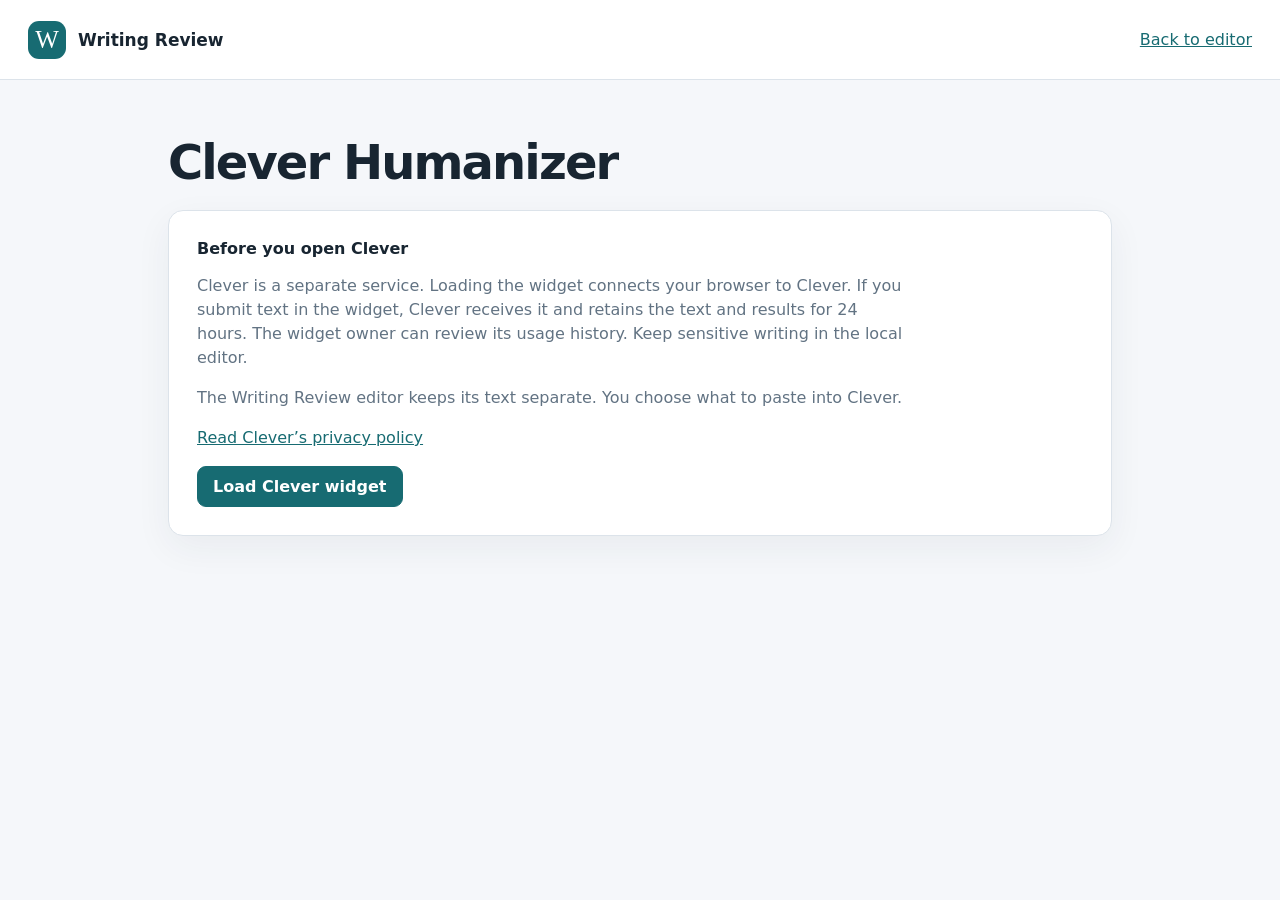
==== clever.html @ 1c2ccab0 "Add clever.html for optional Clever integration" ====
<!doctype html>
<html lang="en">
<head>
  <meta charset="utf-8">
  <meta name="viewport" content="width=device-width, initial-scale=1">
  <meta http-equiv="Content-Security-Policy" content="default-src 'none'; script-src 'self'; style-src 'self'; frame-src https://widgets.cleverhumanizer.ai; form-action 'none'; base-uri 'none'">
  <meta name="referrer" content="no-referrer">
  <title>Clever Widget | Writing Review</title>
  <link rel="stylesheet" href="style.css">
  <link rel="stylesheet" href="clever.css">
  <script src="clever.js" defer></script>
</head>
<body>
  <header>
    <div class="brand"><span class="mark" aria-hidden="true">W</span><strong>Writing Review</strong></div>
    <a href="./">Back to editor</a>
  </header>
  <main class="clever-page">
    <h1>Clever Humanizer</h1>
    <section class="panel clever-notice" aria-labelledby="privacy-title">
      <h2 id="privacy-title">Before you open Clever</h2>
      <p>Clever is a separate service. Loading the widget connects your browser to Clever. If you submit text in the widget, Clever receives it and retains the text and results for 24 hours. The widget owner can review its usage history. Keep sensitive writing in the local editor.</p>
      <p>The Writing Review editor keeps its text separate. You choose what to paste into Clever.</p>
      <p><a href="https://cleverhumanizer.ai/privacy">Read Clever’s privacy policy</a></p>
      <button class="primary" type="button" id="load-clever" aria-controls="clever-frame" data-embed-src="https://widgets.cleverhumanizer.ai/embed/9e78c04602a941b5a11e32cc23b389bd?theme=dark">Load Clever widget</button>
      <p id="clever-status" role="status"></p>
      <noscript><p>Enable JavaScript to load the widget.</p></noscript>
    </section>
    <div id="clever-frame"></div>
  </main>
</body>
</html>
---- style.css ----
:root{font-family:Inter,ui-sans-serif,system-ui,-apple-system,BlinkMacSystemFont,"Segoe UI",sans-serif;color:#182531;background:#f5f7fa;--card:#fff;--line:#dce3ea;--muted:#627383;--accent:#176b72;--soft:#e4f3f1;--shadow:0 12px 36px rgba(27,48,65,.06)}*{box-sizing:border-box}body{margin:0;min-height:100vh}button,textarea{font:inherit}button{cursor:pointer}header{height:80px;display:flex;align-items:center;justify-content:space-between;border-bottom:1px solid var(--line);padding:0 max(28px,calc((100vw - 1240px)/2));background:var(--card)}.brand{display:flex;align-items:center;gap:12px}.brand strong,.brand small{display:block}.brand strong{font-size:17px}.brand small{font-size:12px;color:var(--muted);margin-top:3px}.mark{width:38px;height:38px;border-radius:11px;background:#176b72;color:white;display:grid;place-items:center;font-family:Georgia,serif;font-size:25px}main{max-width:1240px;margin:auto;padding:45px 28px 65px}.intro{display:flex;align-items:end;justify-content:space-between;gap:24px;margin-bottom:34px}.eyebrow{color:var(--accent);font-weight:750;letter-spacing:.13em;font-size:11px}h1{font-size:clamp(31px,4vw,48px);letter-spacing:-.04em;margin:9px 0 10px}p{line-height:1.5}.intro p:last-child{color:var(--muted);margin:0}.privacy{background:var(--soft);border:1px solid #c9e7e2;border-radius:12px;padding:14px 18px;color:#176b72;font-size:13px;font-weight:700;white-space:nowrap}.privacy small{font-weight:400;color:#507d7d}.toolbar{display:flex;align-items:center;justify-content:space-between;gap:18px;margin-bottom:17px}.tabs{background:#e8edf1;border-radius:10px;padding:4px;display:flex}.tab{border:0;background:transparent;color:var(--muted);padding:9px 19px;border-radius:8px;font-weight:650}.tab.active{background:var(--card);color:var(--accent);box-shadow:0 1px 5px #0001}.actions{display:flex;gap:8px}.quiet,.primary{border-radius:9px;padding:10px 15px;font-weight:650}.quiet{background:var(--card);border:1px solid var(--line);color:inherit}.primary{background:var(--accent);color:white;border:1px solid var(--accent)}.workspace{display:grid;grid-template-columns:minmax(0,1.65fr) minmax(295px,1fr);gap:18px}.panel{background:var(--card);border:1px solid var(--line);border-radius:15px;box-shadow:var(--shadow);overflow:hidden}.panel-head{display:flex;justify-content:space-between;align-items:center;padding:20px 23px;border-bottom:1px solid var(--line)}h2{font-size:16px;margin:0}.panel-head span,.editor-foot{color:var(--muted);font-size:12px}.editor textarea{height:480px}.panel textarea{display:block;width:100%;resize:vertical;border:0;outline:none;background:transparent;color:inherit;padding:23px;line-height:1.7;font-size:15px}.panel textarea::placeholder{color:#97a4b0}.editor-foot{border-top:1px solid var(--line);display:flex;justify-content:space-between;padding:15px 23px}.feedback{padding-bottom:20px}.pill{background:var(--soft);color:var(--accent)!important;border-radius:20px;padding:5px 10px}.metrics{display:grid;grid-template-columns:repeat(3,1fr);margin:23px;border:1px solid var(--line);border-radius:10px}.metrics div{text-align:center;padding:15px 5px;border-right:1px solid var(--line)}.metrics div:last-child{border:0}.metrics strong,.metrics small{display:block}.metrics strong{font-size:22px}.metrics small{color:var(--muted);font-size:11px;margin-top:5px}.feedback h3{font-size:14px;margin:22px 23px 12px}.feedback ul{margin:0 23px;padding-left:20px;color:var(--muted);line-height:1.55;font-size:13px}.feedback li{margin-bottom:11px}.note{font-size:11px;color:var(--muted);margin:25px 23px 0}.comparison{grid-template-columns:1fr 1fr}.comparison textarea{height:420px}.comparison-summary{grid-column:1/-1;background:var(--soft);border-radius:9px;padding:13px 18px;margin:0;color:var(--accent);font-size:13px}footer{text-align:center;color:var(--muted);font-size:12px;padding:25px;border-top:1px solid var(--line)}#toast{position:fixed;bottom:20px;right:20px;background:#243b40;color:white;border-radius:9px;padding:11px 16px;opacity:0;pointer-events:none;transition:opacity .2s}#toast.show{opacity:1}.sr-only{position:absolute;width:1px;height:1px;padding:0;margin:-1px;overflow:hidden;clip:rect(0,0,0,0);white-space:nowrap;border:0}[hidden]{display:none!important}:root.dark{color:#e8f0f2;background:#101b21;--card:#192a32;--line:#33454d;--muted:#a9b8c0;--accent:#70d4cc;--soft:#1e4144;--shadow:none}.dark .mark,.dark .primary{background:#287e7d;color:white;border-color:#287e7d}.dark .privacy{border-color:#336b69;color:#a5ebe4}.dark .privacy small{color:#b6d2d1}.dark .tabs{background:#263941}.dark .panel textarea::placeholder{color:#80949d}@media(max-width:850px){.workspace{grid-template-columns:1fr}.intro{align-items:start}.privacy{display:none}.comparison-summary{grid-column:1}.toolbar{flex-wrap:wrap}.actions{margin-left:auto}}@media(max-width:530px){header{padding:0 18px}main{padding:30px 16px}.toolbar{align-items:stretch}.tabs{width:100%}.tab{flex:1}.actions{width:100%;margin:0}.actions button{flex:1;padding:10px 8px;font-size:12px}.panel-head{padding:17px}.panel textarea{padding:17px}.metrics{margin:17px}.feedback h3,.feedback ul,.note{margin-left:17px;margin-right:17px}}
---- clever.css ----
.clever-page {
  max-width: 1000px;
}

.clever-page a,
.clever-link,
header a {
  color: var(--accent);
}

.clever-notice {
  padding: clamp(16px, 4vw, 28px);
  margin: 20px 0;
}

.clever-notice p {
  max-width: 70ch;
  color: var(--muted);
}

.clever-notice button:disabled {
  opacity: 0.6;
  cursor: default;
}

#clever-status:empty {
  margin: 0;
}

#clever-frame iframe {
  display: block;
  width: 100%;
  border: 1px solid var(--line);
  border-radius: 15px;
  background: var(--card);
}
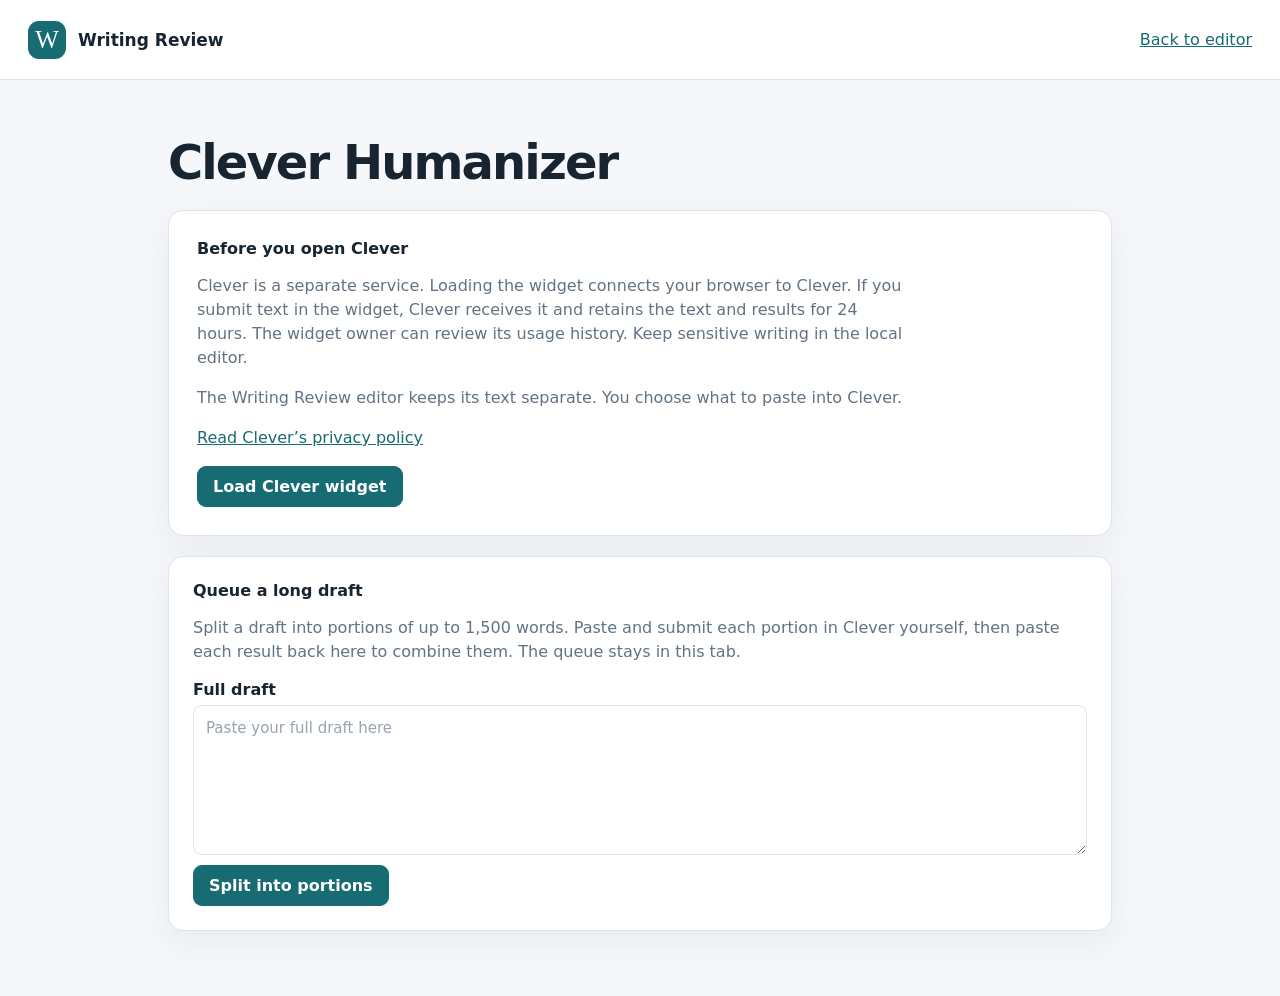
==== commit 093e988e: "Add manual portion queue to Clever page" ====
--- a/clever.html
+++ b/clever.html
@@ -8,7 +8,9 @@
   <title>Clever Widget | Writing Review</title>
   <link rel="stylesheet" href="style.css">
   <link rel="stylesheet" href="clever.css">
+  <link rel="stylesheet" href="queue.css">
   <script src="clever.js" defer></script>
+  <script src="queue.js" defer></script>
 </head>
 <body>
   <header>
@@ -26,7 +28,37 @@
       <p id="clever-status" role="status"></p>
       <noscript><p>Enable JavaScript to load the widget.</p></noscript>
     </section>
-    <div id="clever-frame"></div>
+    <div class="draft-queue-layout">
+      <section class="panel draft-queue" aria-labelledby="draft-queue-title">
+        <h2 id="draft-queue-title">Queue a long draft</h2>
+        <p>Split a draft into portions of up to 1,500 words. Paste and submit each portion in Clever yourself, then paste each result back here to combine them. The queue stays in this tab.</p>
+        <div id="queue-setup">
+          <label for="queue-draft">Full draft</label>
+          <textarea id="queue-draft" rows="5" spellcheck="false" autocomplete="off" placeholder="Paste your full draft here"></textarea>
+          <button class="primary" id="queue-create" type="button">Split into portions</button>
+        </div>
+        <div id="queue-current" hidden>
+          <p id="queue-progress" aria-live="polite"></p>
+          <label for="queue-portion">Portion to paste into Clever</label>
+          <textarea id="queue-portion" rows="4" readonly spellcheck="false"></textarea>
+          <button class="quiet" id="queue-copy" type="button">Copy portion</button>
+          <label for="queue-result">Clever result for this portion</label>
+          <textarea id="queue-result" rows="4" spellcheck="false" autocomplete="off" placeholder="Paste Clever’s result here"></textarea>
+          <div class="queue-buttons">
+            <button class="quiet" id="queue-previous" type="button">Previous</button>
+            <button class="quiet" id="queue-next" type="button">Next portion</button>
+          </div>
+          <div id="queue-combined-panel" hidden>
+            <label for="queue-combined">Combined results</label>
+            <textarea id="queue-combined" rows="5" readonly spellcheck="false"></textarea>
+            <button class="primary" id="queue-copy-combined" type="button">Copy combined text</button>
+          </div>
+          <button class="quiet" id="queue-clear" type="button">Clear draft and results</button>
+        </div>
+        <p id="queue-status" role="status"></p>
+      </section>
+      <div id="clever-frame"></div>
+    </div>
   </main>
 </body>
 </html>
--- a/queue.css
+++ b/queue.css
@@ -0,0 +1,61 @@
+.draft-queue-layout {
+  display: flex;
+  flex-wrap: wrap;
+  align-items: flex-start;
+  gap: 18px;
+}
+
+.draft-queue-layout > * {
+  flex: 1 1 400px;
+  min-width: 0;
+}
+
+.draft-queue-layout #clever-frame:empty {
+  display: none;
+}
+
+.draft-queue {
+  padding: clamp(16px, 3vw, 24px);
+}
+
+.draft-queue p {
+  color: var(--muted);
+}
+
+.draft-queue label {
+  display: block;
+  margin: 14px 0 6px;
+  font-weight: 650;
+}
+
+.draft-queue textarea {
+  border: 1px solid var(--line);
+  border-radius: 9px;
+  padding: 10px 12px;
+  margin-bottom: 10px;
+}
+
+.draft-queue textarea:focus-visible {
+  outline: 2px solid var(--accent);
+  outline-offset: 2px;
+}
+
+.draft-queue button:disabled {
+  opacity: 0.55;
+  cursor: default;
+}
+
+.queue-buttons {
+  display: flex;
+  flex-wrap: wrap;
+  gap: 8px;
+  margin-top: 14px;
+}
+
+#queue-clear {
+  margin-top: 14px;
+}
+
+#queue-status:empty {
+  display: none;
+}
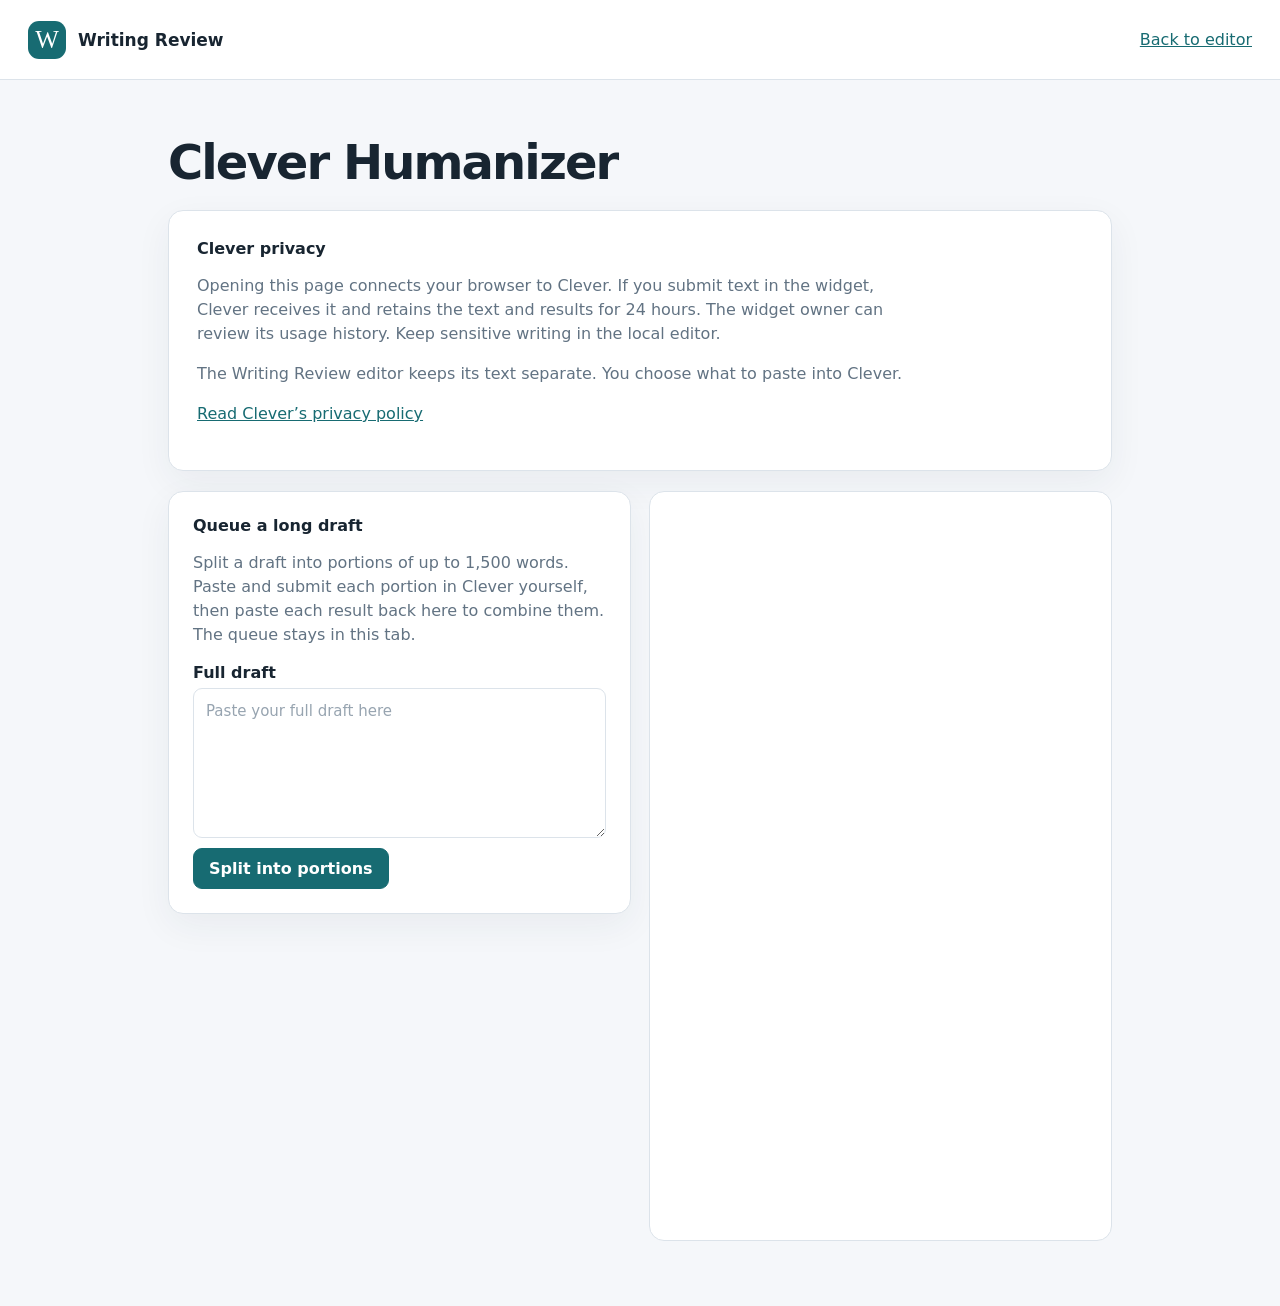
==== commit 61bee01a: "Load the Clever widget when opening its page" ====
--- a/clever.html
+++ b/clever.html
@@ -9,8 +9,7 @@
   <link rel="stylesheet" href="style.css">
   <link rel="stylesheet" href="clever.css">
   <link rel="stylesheet" href="queue.css">
-  <script src="clever.js" defer></script>
-  <script src="queue.js" defer></script>
+  <script src="queue.js?v=2" defer></script>
 </head>
 <body>
   <header>
@@ -20,13 +19,10 @@
   <main class="clever-page">
     <h1>Clever Humanizer</h1>
     <section class="panel clever-notice" aria-labelledby="privacy-title">
-      <h2 id="privacy-title">Before you open Clever</h2>
-      <p>Clever is a separate service. Loading the widget connects your browser to Clever. If you submit text in the widget, Clever receives it and retains the text and results for 24 hours. The widget owner can review its usage history. Keep sensitive writing in the local editor.</p>
+      <h2 id="privacy-title">Clever privacy</h2>
+      <p>Opening this page connects your browser to Clever. If you submit text in the widget, Clever receives it and retains the text and results for 24 hours. The widget owner can review its usage history. Keep sensitive writing in the local editor.</p>
       <p>The Writing Review editor keeps its text separate. You choose what to paste into Clever.</p>
       <p><a href="https://cleverhumanizer.ai/privacy">Read Clever’s privacy policy</a></p>
-      <button class="primary" type="button" id="load-clever" aria-controls="clever-frame" data-embed-src="https://widgets.cleverhumanizer.ai/embed/9e78c04602a941b5a11e32cc23b389bd?theme=dark">Load Clever widget</button>
-      <p id="clever-status" role="status"></p>
-      <noscript><p>Enable JavaScript to load the widget.</p></noscript>
     </section>
     <div class="draft-queue-layout">
       <section class="panel draft-queue" aria-labelledby="draft-queue-title">
@@ -45,6 +41,7 @@
           <label for="queue-result">Clever result for this portion</label>
           <textarea id="queue-result" rows="4" spellcheck="false" autocomplete="off" placeholder="Paste Clever’s result here"></textarea>
           <div class="queue-buttons">
+            <button class="primary" id="queue-save-next" type="button" disabled>Save result &amp; copy next portion</button>
             <button class="quiet" id="queue-previous" type="button">Previous</button>
             <button class="quiet" id="queue-next" type="button">Next portion</button>
           </div>
@@ -57,7 +54,16 @@
         </div>
         <p id="queue-status" role="status"></p>
       </section>
-      <div id="clever-frame"></div>
+      <div id="clever-frame">
+        <iframe
+          src="https://widgets.cleverhumanizer.ai/embed/9e78c04602a941b5a11e32cc23b389bd?theme=dark"
+          title="Clever Humanizer"
+          height="750"
+          sandbox="allow-scripts allow-same-origin allow-popups allow-popups-to-escape-sandbox"
+          allow="clipboard-write"
+          referrerpolicy="origin"
+        ></iframe>
+      </div>
     </div>
   </main>
 </body>
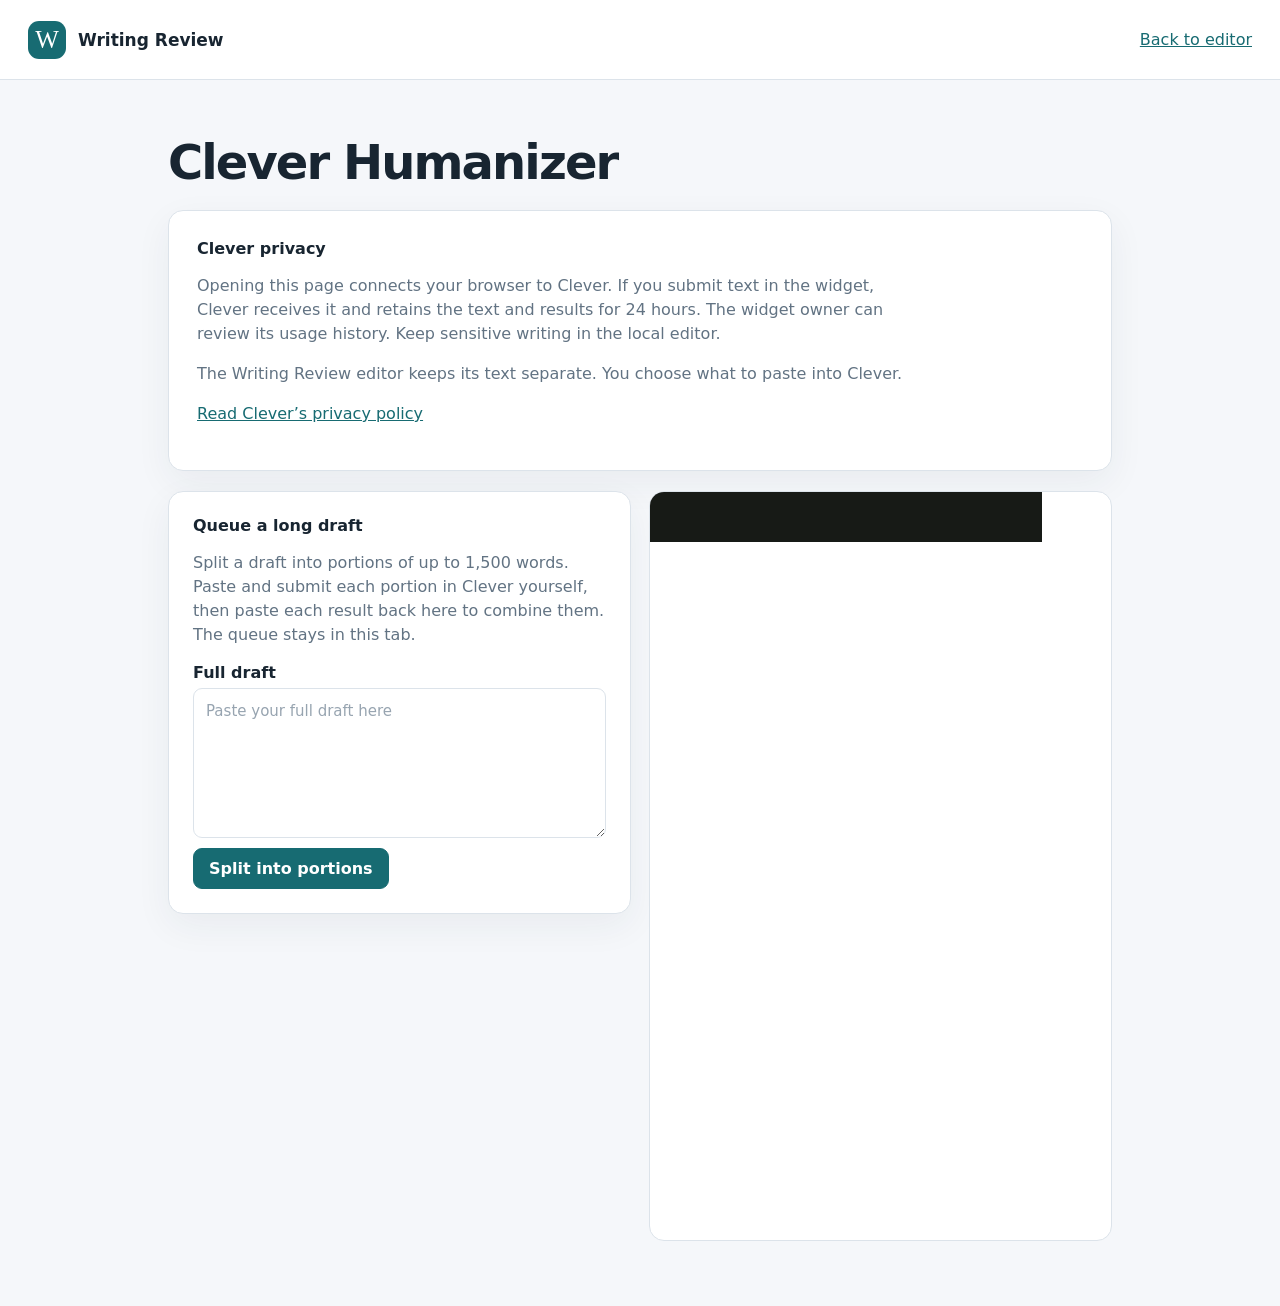
==== commit 0f7a12ff: "Cover the widget’s top branding (clever.html)" ====
--- a/clever.html
+++ b/clever.html
@@ -7,7 +7,7 @@
   <meta name="referrer" content="no-referrer">
   <title>Clever Widget | Writing Review</title>
   <link rel="stylesheet" href="style.css">
-  <link rel="stylesheet" href="clever.css">
+  <link rel="stylesheet" href="clever.css?v=2">
   <link rel="stylesheet" href="queue.css">
   <script src="queue.js?v=2" defer></script>
 </head>
--- a/clever.css
+++ b/clever.css
@@ -27,6 +27,24 @@
   margin: 0;
 }
 
+#clever-frame {
+  position: relative;
+}
+
+/* The site covers the top brand area. The badge, iframe controls and footer remain accessible. */
+#clever-frame::after {
+  content: "";
+  position: absolute;
+  top: 1px;
+  right: 70px;
+  left: 1px;
+  height: 50px;
+  z-index: 1;
+  border-radius: 14px 0 0;
+  background: #171a16;
+  pointer-events: none;
+}
+
 #clever-frame iframe {
   display: block;
   width: 100%;
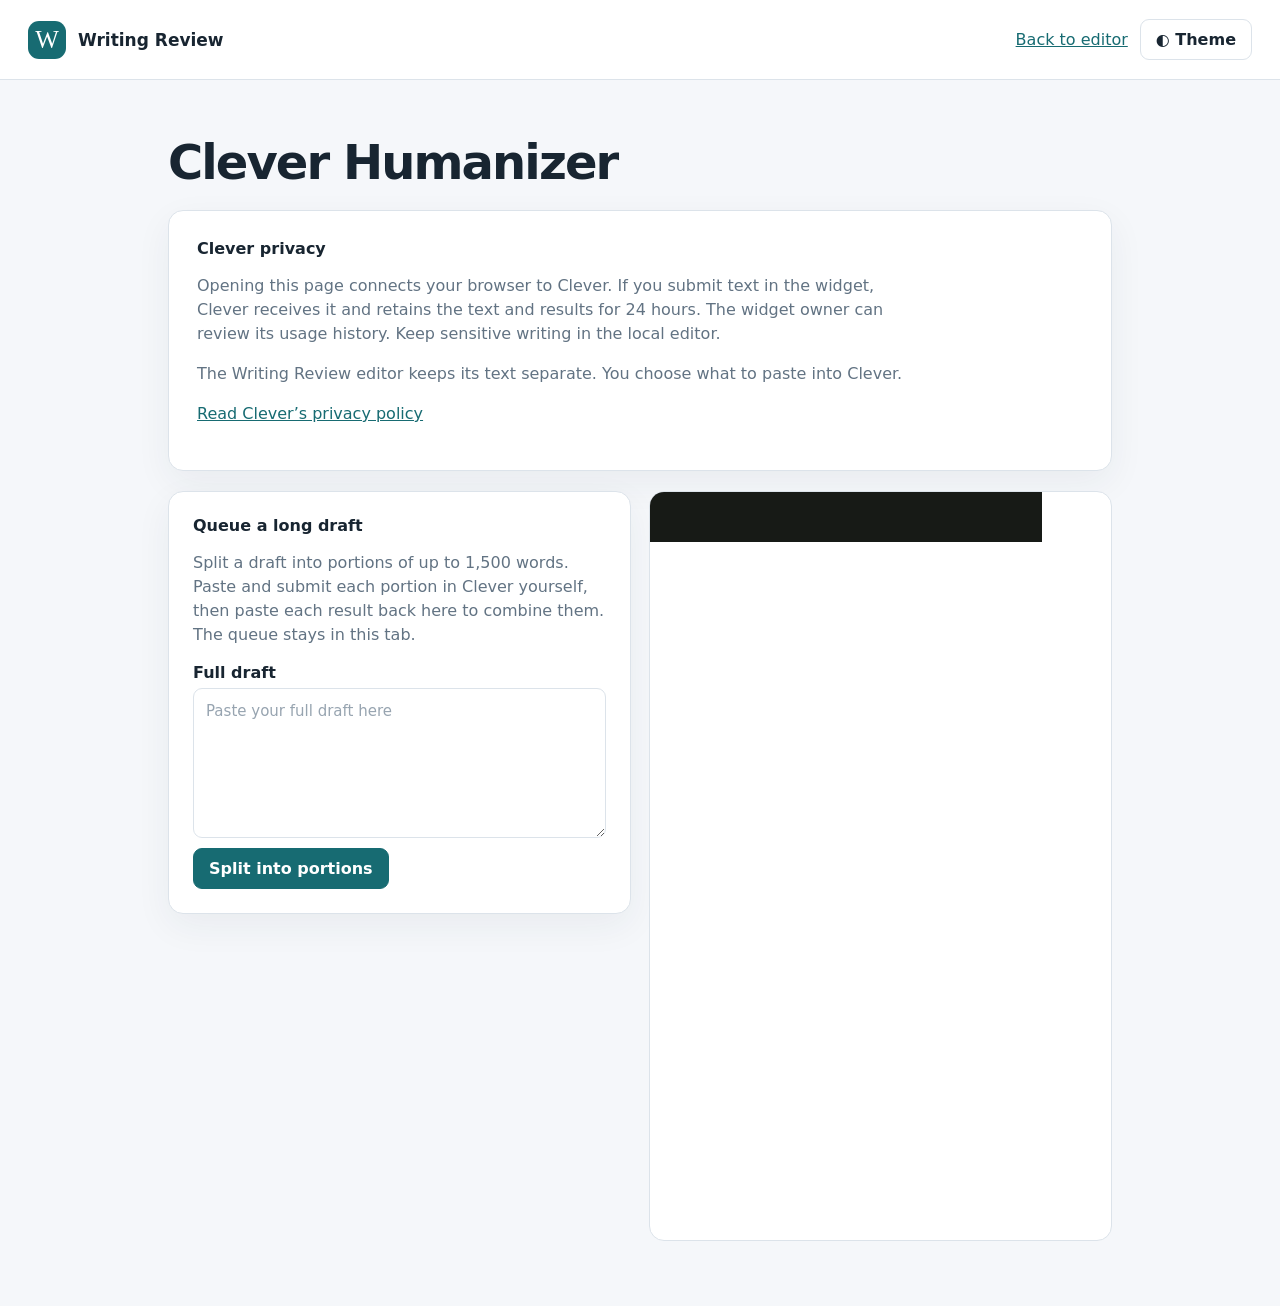
==== commit 00530099: "Match the homepage theme button on the Humanizer page (clever.html)" ====
--- a/clever.html
+++ b/clever.html
@@ -7,14 +7,18 @@
   <meta name="referrer" content="no-referrer">
   <title>Clever Widget | Writing Review</title>
   <link rel="stylesheet" href="style.css">
-  <link rel="stylesheet" href="clever.css?v=2">
+  <link rel="stylesheet" href="clever.css?v=3">
   <link rel="stylesheet" href="queue.css">
   <script src="queue.js?v=2" defer></script>
+  <script src="page-theme.js" defer></script>
 </head>
 <body>
   <header>
     <div class="brand"><span class="mark" aria-hidden="true">W</span><strong>Writing Review</strong></div>
-    <a href="./">Back to editor</a>
+    <div class="clever-header-actions">
+      <a href="./">Back to editor</a>
+      <button id="theme" class="quiet" type="button" aria-label="Switch to dark theme">◐ <span>Theme</span></button>
+    </div>
   </header>
   <main class="clever-page">
     <h1>Clever Humanizer</h1>
--- a/clever.css
+++ b/clever.css
@@ -52,3 +52,31 @@
   border-radius: 15px;
   background: var(--card);
 }
+
+.clever-header-actions {
+  display: flex;
+  align-items: center;
+  gap: 12px;
+}
+
+.clever-header-actions a {
+  white-space: nowrap;
+}
+
+@media (max-width: 480px) {
+  .clever-header-actions {
+    gap: 8px;
+  }
+
+  .clever-header-actions a {
+    font-size: 0.875rem;
+  }
+
+  .clever-header-actions button {
+    padding: 8px 10px;
+  }
+
+  .clever-header-actions button span {
+    display: none;
+  }
+}
